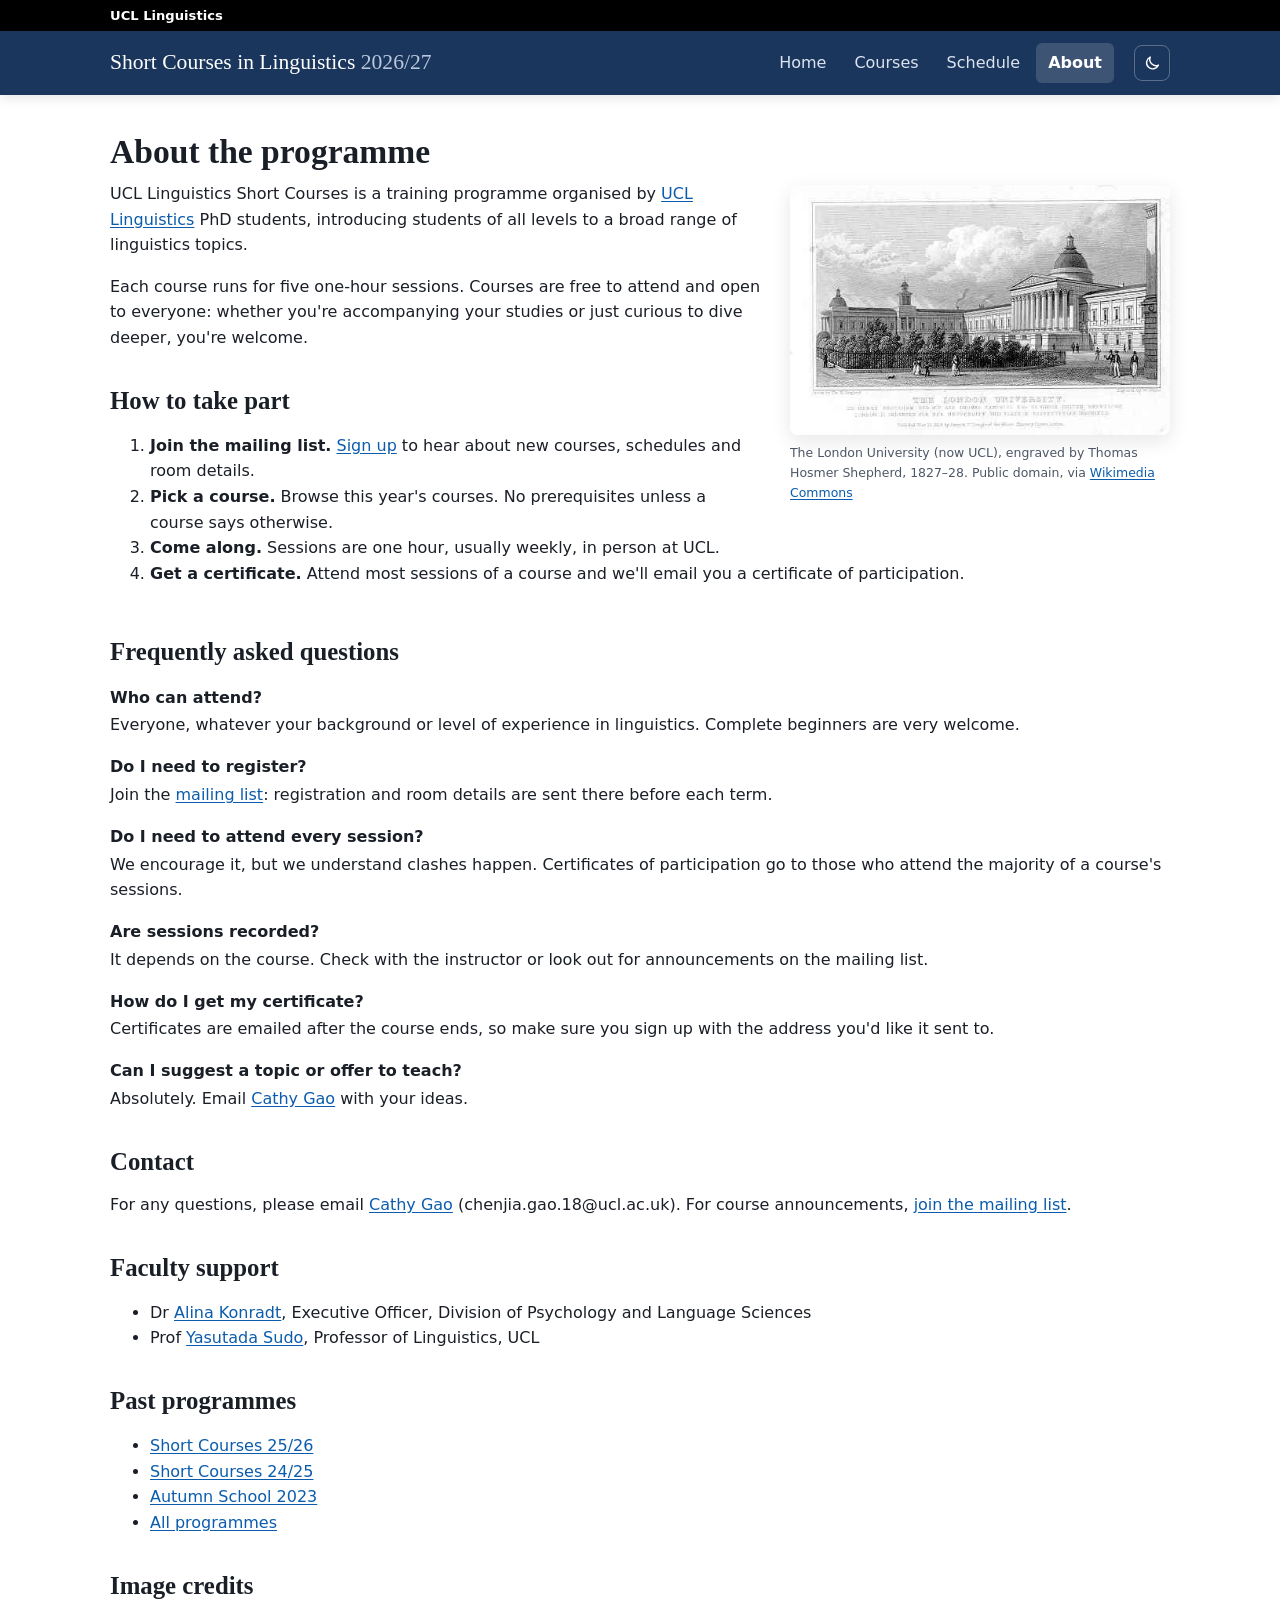
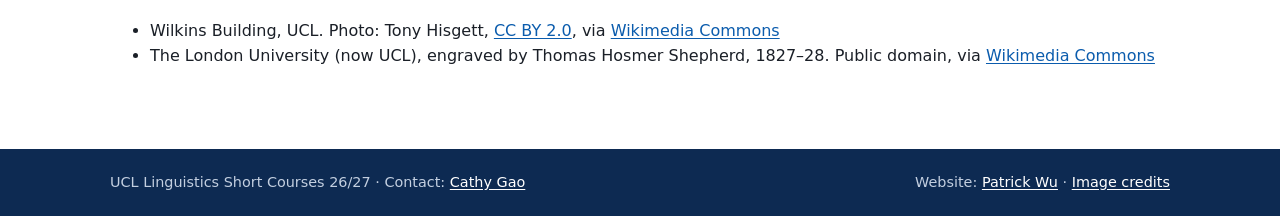
==== about.html @ 97207bc5 "init page" ====
<!DOCTYPE html>
<html lang="en-GB">
<head>
  <meta charset="utf-8">
  <meta name="viewport" content="width=device-width, initial-scale=1">
  <title>About · UCL Linguistics Short Courses</title>
  <meta name="description" content="Free short courses in linguistics, taught by UCL Linguistics PhD students and researchers. Open to everyone.">
  <link rel="icon" href="assets/favicon.svg" type="image/svg+xml">
  <link rel="stylesheet" href="assets/site.css">
</head>
<!-- Content lives in data.js. This file only says which page to show. -->
<body data-page="about">
  <div id="app">
    <noscript><p style="padding:2rem">Please turn on JavaScript to view this site.</p></noscript>
  </div>
  <script src="data.js"></script>
  <script src="assets/site.js"></script>
</body>
</html>
---- assets/site.css ----
/* UCL Linguistics Short Courses — site styles */

:root {
  --bg: #ffffff;
  --bg-soft: #f3f5f9;
  --surface: #ffffff;
  --ink: #1a1f27;
  --ink-2: #4d5765;
  --line: #dde2ea;
  --navy: #0d2a52;
  --link: #0b5cad;
  --link-hover: #083f78;
  --accent-soft: #e6eef9;
  --btn: #0d2a52;
  --notice: #fff6d6;
  --notice-line: #e2c25a;
  --radius: 10px;
  --shadow: 0 1px 2px rgba(16, 24, 40, .05), 0 1px 4px rgba(16, 24, 40, .05);
  --shadow-hover: 0 6px 20px rgba(16, 24, 40, .10);
  --font: "Segoe UI", system-ui, -apple-system, Roboto, "Helvetica Neue", Arial, sans-serif;
  --font-serif: "Palatino Linotype", Palatino, "Book Antiqua", Georgia, serif;
  color-scheme: light;
}

/* Dark theme: set by the toggle, or by the device setting until the toggle is used */
:root[data-theme="dark"] {
  --bg: #10141a;
  --bg-soft: #161c24;
  --surface: #1a212b;
  --ink: #e7eaf0;
  --ink-2: #a6afbd;
  --line: #2a3340;
  --link: #8ab8f0;
  --link-hover: #b5d2f6;
  --accent-soft: #1d3150;
  --btn: #2f62ad;
  --notice: #3a3115;
  --notice-line: #7a6522;
  --shadow: 0 1px 2px rgba(0, 0, 0, .3);
  --shadow-hover: 0 6px 20px rgba(0, 0, 0, .45);
  color-scheme: dark;
}
/* Avoid a white flash before the script has picked the theme */
@media (prefers-color-scheme: dark) { html:not([data-theme]) { background: #10141a; } }

*, *::before, *::after { box-sizing: border-box; }
html { -webkit-text-size-adjust: 100%; scroll-padding-top: 84px; }
@media (prefers-reduced-motion: no-preference) { html { scroll-behavior: smooth; } }
body { margin: 0; background: var(--bg); color: var(--ink); font: 16px/1.6 var(--font); transition: background-color .2s, color .2s; }
img { max-width: 100%; height: auto; display: block; }
a { color: var(--link); text-underline-offset: 2px; transition: color .15s; }
a:hover { color: var(--link-hover); }
:focus-visible { outline: 2px solid var(--link); outline-offset: 2px; border-radius: 4px; }
h1, h2, h3 { font-family: var(--font-serif); font-weight: 700; line-height: 1.25; color: var(--ink); }
h1 { font-size: 2.1rem; margin: 0 0 .5rem; }
h2 { font-size: 1.55rem; margin: 2.2rem 0 .9rem; }
h3 { font-size: 1.2rem; margin: 1.6rem 0 .6rem; }
h4 { font-size: 1rem; margin: 0; }
p { margin: 0 0 1em; }
.wrap { max-width: 1100px; margin: 0 auto; padding: 0 20px; }
.muted { color: var(--ink-2); }
.tba { color: var(--ink-2); font-style: italic; }
.skip { position: absolute; left: -999px; top: 8px; background: var(--bg); padding: 8px 12px; z-index: 30; }
.skip:focus { left: 8px; }
.ic { width: 1.1em; height: 1.1em; fill: none; stroke: currentColor; stroke-width: 1.8; stroke-linecap: round; stroke-linejoin: round; }

/* ---------- buttons ---------- */

.btn {
  display: inline-flex; align-items: center; gap: 8px;
  padding: .62em 1.15em; border-radius: 8px; border: 1.5px solid transparent;
  background: var(--btn); color: #fff; font-weight: 600; text-decoration: none;
  transition: background-color .15s, transform .15s, box-shadow .15s;
}
.btn:hover { color: #fff; transform: translateY(-1px); box-shadow: var(--shadow-hover); }
.btn-light { background: #fff; color: var(--navy); }
.btn-light:hover { background: #eaf1fb; color: var(--navy); }
.btn-outline { background: transparent; color: #fff; border-color: rgba(255, 255, 255, .65); }
.btn-outline:hover { background: rgba(255, 255, 255, .12); }

/* ---------- masthead ---------- */

.topbar { background: #000; font-size: .82rem; }
.topbar .wrap { padding-top: 5px; padding-bottom: 5px; }
.topbar a { color: #fff; text-decoration: none; font-weight: 600; }
.topbar a:hover { color: #fff; text-decoration: underline; }

.masthead {
  position: sticky; top: 0; z-index: 20;
  background: color-mix(in srgb, var(--navy) 94%, transparent);
  backdrop-filter: saturate(1.3) blur(8px);
  box-shadow: 0 2px 12px rgba(0, 0, 0, .12);
}
.masthead .wrap { display: flex; flex-wrap: wrap; align-items: center; gap: 8px 20px; min-height: 64px; }
.site-title { margin-right: auto; color: #fff; text-decoration: none; font-family: var(--font-serif); line-height: 1.2; font-size: 1.35rem; }
.site-title:hover { color: #fff; }
.site-title span { font-weight: 400; color: #b9c8de; }
.masthead nav ul { list-style: none; display: flex; gap: 4px; margin: 0; padding: 0; }
.masthead nav a {
  display: block; padding: 7px 12px; border-radius: 6px;
  color: #dbe4f0; text-decoration: none; transition: background-color .15s, color .15s;
}
.masthead nav a:hover { color: #fff; background: rgba(255, 255, 255, .09); }
.masthead nav a[aria-current="page"] { color: #fff; background: rgba(255, 255, 255, .15); font-weight: 600; }
.theme-toggle {
  display: grid; place-items: center; width: 36px; height: 36px; padding: 0; cursor: pointer;
  border: 1px solid rgba(255, 255, 255, .28); border-radius: 8px; background: transparent; color: #fff; font-size: 1.05rem;
  transition: background-color .15s;
}
.theme-toggle:hover { background: rgba(255, 255, 255, .1); }

.notice { background: var(--notice); border-bottom: 1px solid var(--notice-line); }
.notice .wrap { padding-top: 10px; padding-bottom: 10px; }

/* ---------- hero (home) ---------- */

.hero { position: relative; isolation: isolate; background: var(--navy); color: #fff; overflow: hidden; }
.hero > img { position: absolute; inset: 0; width: 100%; height: 100%; object-fit: cover; object-position: center 30%; z-index: -2; }
.hero::before {
  content: ""; position: absolute; inset: 0; z-index: -1;
  background: linear-gradient(180deg, rgba(8, 22, 45, .05) 0%, rgba(8, 22, 45, .3) 40%, rgba(8, 22, 45, .88) 100%);
}
.hero .wrap { min-height: clamp(320px, 36vw, 440px); display: flex; flex-direction: column; justify-content: flex-end; padding-top: 48px; padding-bottom: 36px; }
.hero .eyebrow { font-size: .8rem; letter-spacing: .12em; text-transform: uppercase; font-weight: 600; color: #c9d7ec; margin: 0 0 6px; }
.hero h1 { color: #fff; font-size: clamp(2rem, 4.4vw, 3rem); margin: 0 0 8px; text-shadow: 0 2px 16px rgba(0, 0, 0, .35); }
.hero-status { font-size: 1.1rem; color: #e3eaf4; max-width: 42em; margin-bottom: 18px; text-shadow: 0 1px 8px rgba(0, 0, 0, .45); }
.hero a:not(.btn) { color: #fff; }
.hero-actions { display: flex; flex-wrap: wrap; gap: 12px; }
.credit { font-size: .75rem; color: var(--ink-2); text-align: right; margin: 0; padding-top: 6px; padding-bottom: 6px; }

/* ---------- layout ---------- */

main { padding-bottom: 64px; }
.page { padding-top: 32px; }
.page-title { padding-top: 36px; }
.with-aside { display: grid; grid-template-columns: minmax(0, 1fr) 300px; gap: 48px; align-items: start; }
.with-aside > :first-child > :first-child { margin-top: 0; }
.lead { font-size: 1.12rem; color: var(--ink-2); }

.box {
  background: var(--surface); border: 1px solid var(--line); border-radius: var(--radius);
  padding: 18px 20px; margin-bottom: 16px; box-shadow: var(--shadow);
}
.box h2 { font-size: 1.12rem; margin: 0 0 8px; }
.box p:last-child, .box ul:last-child { margin-bottom: 0; }
.plain { list-style: none; margin: 0; padding: 0; }
.plain li + li { margin-top: 5px; }
.ticks li { display: flex; gap: 8px; align-items: baseline; }
.ticks li::before { content: "✓"; color: var(--link); font-weight: 700; }

.contents { background: var(--bg-soft); border-radius: var(--radius); padding: 16px 20px; margin: 0 0 8px; }
.contents h2 { font-size: .85rem; margin: 0 0 8px; font-family: var(--font); text-transform: uppercase; letter-spacing: .08em; color: var(--ink-2); }
.contents ul ul { margin: 2px 0 6px; padding-left: 1.2em; }
.contents li > span { font-weight: 600; }

/* ---------- tables ---------- */

.table-wrap { border: 1px solid var(--line); border-radius: var(--radius); overflow: hidden; background: var(--surface); box-shadow: var(--shadow); margin: 0 0 1.4rem; }
table { width: 100%; border-collapse: collapse; font-size: .95rem; }
th, td { text-align: left; vertical-align: top; padding: 11px 14px; border-bottom: 1px solid var(--line); }
tbody tr:last-child td { border-bottom: 0; }
thead th { background: var(--bg-soft); font-size: .76rem; text-transform: uppercase; letter-spacing: .06em; color: var(--ink-2); white-space: nowrap; }
tbody tr { transition: background-color .12s; }
tbody tr:hover { background: var(--bg-soft); }
td.nowrap { white-space: nowrap; }
td small { display: block; color: var(--ink-2); margin-top: 2px; }
tr.is-past td, tr.is-past a { color: var(--ink-2); }
tr.is-next { background: var(--accent-soft); }
tr.is-next:hover { background: var(--accent-soft); }
tr.is-next td { font-weight: 600; }
tr.is-next td:first-child { box-shadow: inset 3px 0 var(--link); }
.label-next {
  display: inline-block; font: 700 .68rem/1.6 var(--font); text-transform: uppercase; letter-spacing: .06em;
  color: #fff; background: var(--link); padding: 0 7px; margin-left: 6px; border-radius: 999px; vertical-align: 1px;
}
:root[data-theme="dark"] .label-next { color: #0e1a2b; }

table.info { max-width: 760px; margin-bottom: 1.2rem; }
table.info th, table.info td { padding: 8px 12px 8px 0; }
table.info tr:hover { background: none; }
table.info th { width: 9.5em; color: var(--ink-2); font-weight: 600; }
table.info tbody tr:last-child th, table.info tbody tr:last-child td { border-bottom: 0; }

.filter-bar { display: flex; align-items: center; gap: 10px; margin: 0 0 8px; }
.filter-bar select {
  font: inherit; padding: 7px 10px; border: 1px solid var(--line); border-radius: 8px;
  background: var(--surface); color: var(--ink); flex: 0 1 auto; min-width: 0; width: 26em; max-width: 100%;
}

/* ---------- courses ---------- */

.course {
  background: var(--surface); border: 1px solid var(--line); border-radius: var(--radius);
  padding: 26px 30px; margin-top: 22px; box-shadow: var(--shadow);
}
.course h2 { margin-top: 0; }
.sessions { list-style: none; margin: 0; padding: 0; }
.sessions > li { display: flex; gap: 14px; padding: 13px 0; border-top: 1px solid var(--line); }
.session-n {
  flex: none; width: 30px; height: 30px; border-radius: 50%; display: grid; place-items: center;
  background: var(--accent-soft); color: var(--link); font-weight: 700; font-size: .9rem; margin-top: 1px;
}
.sessions .is-past .session-n { background: var(--bg-soft); color: var(--ink-2); }
.sessions .when { font-size: .9rem; color: var(--ink-2); margin: 2px 0 0; }
.sessions .is-past h4, .sessions .is-past .when { color: var(--ink-2); }
.sessions .detail { margin-top: 6px; }
.sessions .detail p, .sessions .detail ul { margin: 0 0 6px; }
.sessions ul.readings { padding-left: 1.2em; font-size: .95rem; }
.term-heading {
  font-size: .95rem; text-transform: uppercase; letter-spacing: .1em; font-family: var(--font);
  color: var(--ink-2); border-bottom: 2px solid var(--line); padding-bottom: 8px; margin-top: 44px;
}
.person + .person { margin-top: 14px; }
.person p { margin: 0; }

/* ---------- about ---------- */

figure.figure { float: right; width: min(380px, 45%); margin: 4px 0 16px 28px; }
figure.figure img { border-radius: 8px; box-shadow: var(--shadow-hover); }
figure.figure figcaption { margin-top: 8px; font-size: .78rem; color: var(--ink-2); }
.faq h3 { font-family: var(--font); font-size: 1rem; margin: 1.2rem 0 .3rem; }
.clear { clear: both; }

/* ---------- footer ---------- */

.site-footer { background: var(--navy); color: #c3cfe0; font-size: .9rem; }
.site-footer a { color: #fff; }
.site-footer a:hover { color: #cfe0f7; }
.site-footer .wrap { display: flex; flex-wrap: wrap; justify-content: space-between; gap: 8px 24px; padding-top: 22px; padding-bottom: 22px; }

/* ---------- data.js problems ---------- */

.fatal, .dev-warn { max-width: 860px; margin: 24px auto; padding: 16px 20px; border-radius: 8px; font: 15px/1.5 var(--font); }
.fatal { background: #fde8e8; color: #7a1010; border: 2px solid #e05252; }
.dev-warn { background: #fff4cc; color: #4d3800; border: 1px solid #e6c34d; }
.dev-warn ul { margin: 6px 0 0; padding-left: 1.2em; }

/* ---------- small screens ---------- */

@media (max-width: 900px) {
  .with-aside { grid-template-columns: 1fr; gap: 8px; }
  figure.figure { float: none; width: 100%; margin: 0 0 16px; }
}

@media (max-width: 640px) {
  html { scroll-padding-top: 120px; }
  h1 { font-size: 1.7rem; }
  .masthead .wrap { padding-top: 10px; padding-bottom: 4px; }
  .site-title { font-size: 1.05rem; flex: 1; min-width: 0; }
  .hero::before { background: linear-gradient(180deg, rgba(8, 22, 45, .3) 0%, rgba(8, 22, 45, .65) 45%, rgba(8, 22, 45, .92) 100%); }
  .masthead nav { order: 3; width: 100%; overflow-x: auto; }
  .masthead nav ul { margin-left: -12px; }
  .course { padding: 20px 18px; }
  /* Stack data tables into labelled rows */
  table.stack thead { position: absolute; width: 1px; height: 1px; overflow: hidden; clip: rect(0 0 0 0); }
  table.stack tr { display: block; padding: 10px 14px; border-bottom: 1px solid var(--line); }
  table.stack tbody tr:last-child { border-bottom: 0; }
  table.stack td { display: flex; gap: 10px; border: 0; padding: 2px 0; }
  table.stack td::before { content: attr(data-label); flex: 0 0 5.2em; color: var(--ink-2); font-size: .78rem; text-transform: uppercase; letter-spacing: .04em; padding-top: 2px; }
  table.stack td.nowrap { white-space: normal; }
  table.stack tr.is-next { box-shadow: inset 3px 0 var(--link); }
  table.stack tr.is-next td:first-child { box-shadow: none; }
}

@media (prefers-reduced-motion: reduce) {
  *, *::before, *::after { transition: none !important; }
}
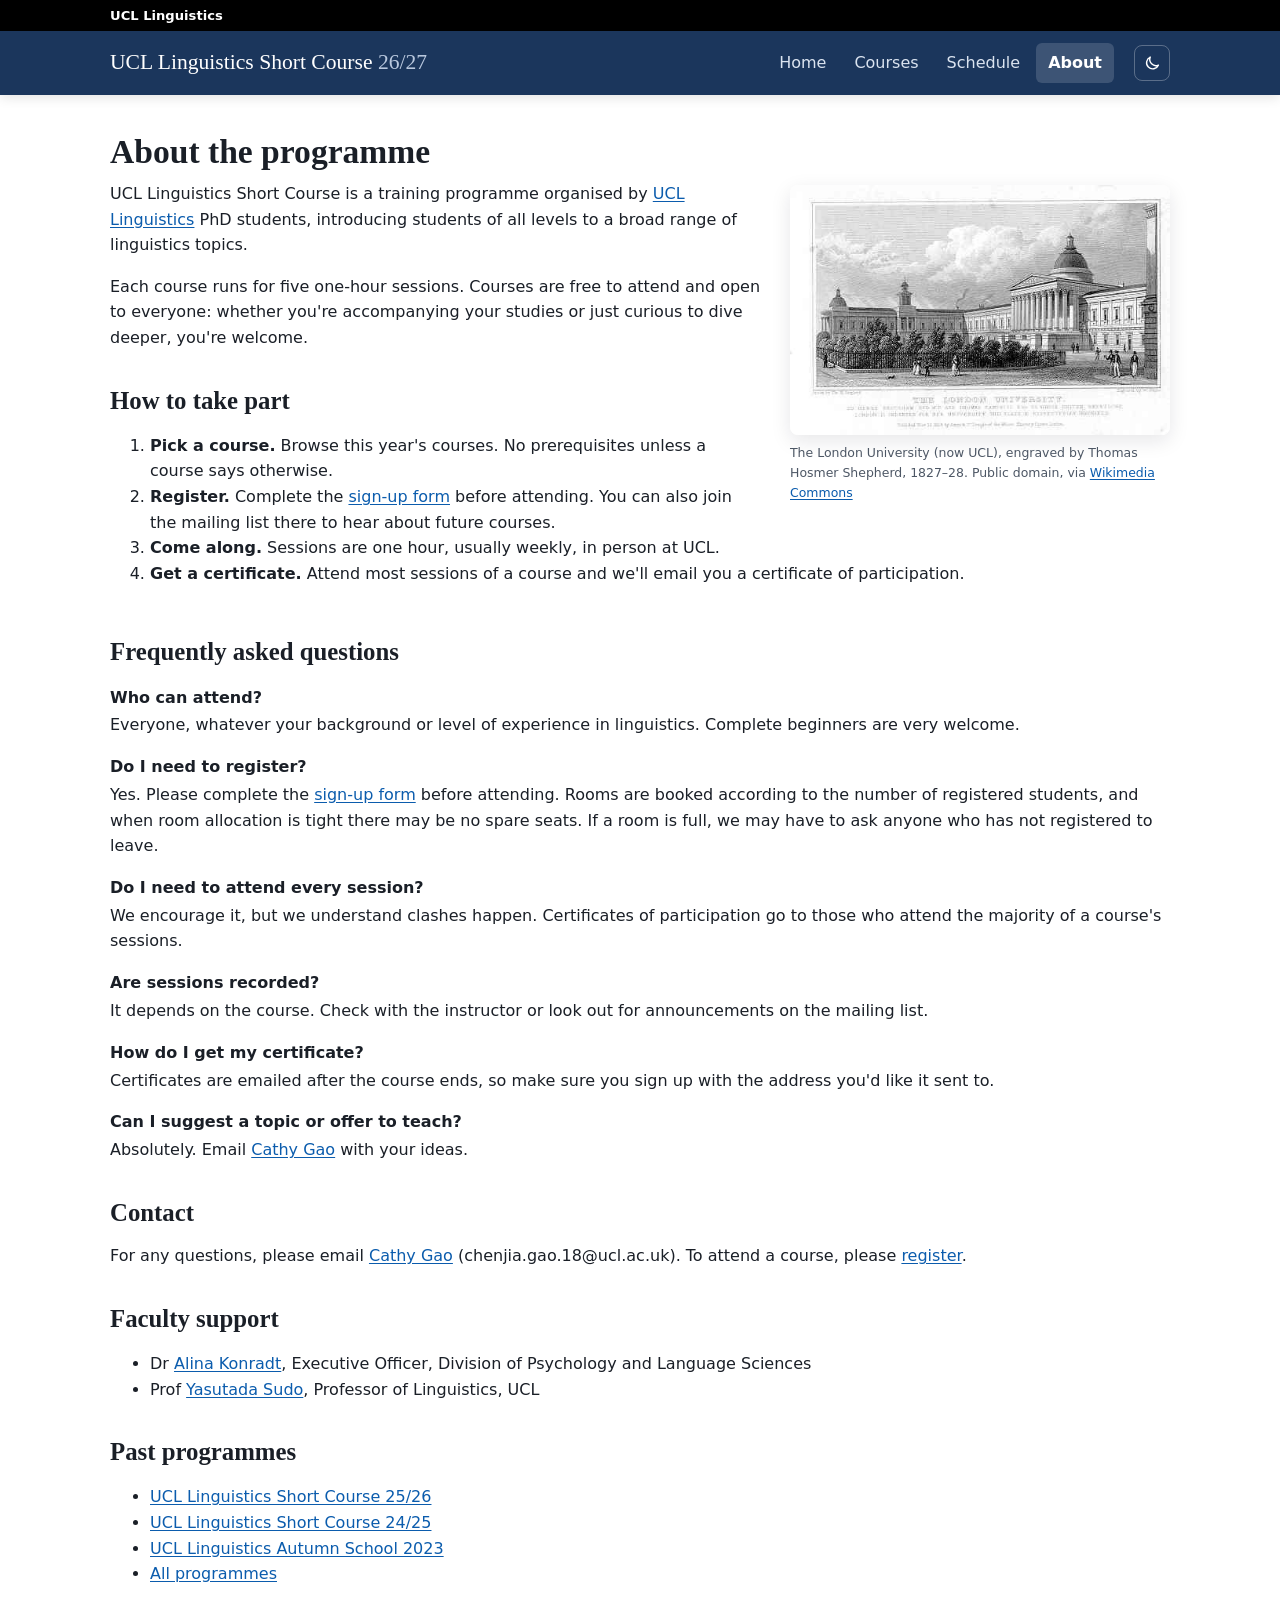
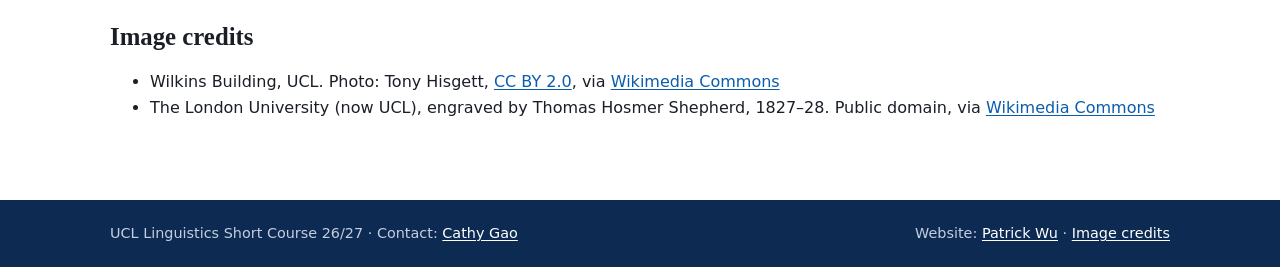
==== commit 7c75f7f3: "refactor" ====
--- a/about.html
+++ b/about.html
@@ -3,8 +3,8 @@
 <head>
   <meta charset="utf-8">
   <meta name="viewport" content="width=device-width, initial-scale=1">
-  <title>About · UCL Linguistics Short Courses</title>
-  <meta name="description" content="Free short courses in linguistics, taught by UCL Linguistics PhD students and researchers. Open to everyone.">
+  <title>About · UCL Linguistics Short Course</title>
+  <meta name="description" content="UCL Linguistics Short Course: free courses organised by UCL Linguistics PhD students. Open to everyone.">
   <link rel="icon" href="assets/favicon.svg" type="image/svg+xml">
   <link rel="stylesheet" href="assets/site.css">
 </head>
--- a/assets/site.css
+++ b/assets/site.css
@@ -51,6 +51,8 @@
 a { color: var(--link); text-underline-offset: 2px; transition: color .15s; }
 a:hover { color: var(--link-hover); }
 :focus-visible { outline: 2px solid var(--link); outline-offset: 2px; border-radius: 4px; }
+.topbar :focus-visible, .masthead :focus-visible, .hero :focus-visible, .site-footer :focus-visible { outline-color: #fff; }
+[hidden] { display: none !important; }
 h1, h2, h3 { font-family: var(--font-serif); font-weight: 700; line-height: 1.25; color: var(--ink); }
 h1 { font-size: 2.1rem; margin: 0 0 .5rem; }
 h2 { font-size: 1.55rem; margin: 2.2rem 0 .9rem; }
@@ -125,6 +127,7 @@
 .hero h1 { color: #fff; font-size: clamp(2rem, 4.4vw, 3rem); margin: 0 0 8px; text-shadow: 0 2px 16px rgba(0, 0, 0, .35); }
 .hero-status { font-size: 1.1rem; color: #e3eaf4; max-width: 42em; margin-bottom: 18px; text-shadow: 0 1px 8px rgba(0, 0, 0, .45); }
 .hero a:not(.btn) { color: #fff; }
+.no-break { white-space: nowrap; }
 .hero-actions { display: flex; flex-wrap: wrap; gap: 12px; }
 .credit { font-size: .75rem; color: var(--ink-2); text-align: right; margin: 0; padding-top: 6px; padding-bottom: 6px; }
 
@@ -168,18 +171,13 @@
 tr.is-next { background: var(--accent-soft); }
 tr.is-next:hover { background: var(--accent-soft); }
 tr.is-next td { font-weight: 600; }
+tr.is-next td small { font-weight: 400; }
 tr.is-next td:first-child { box-shadow: inset 3px 0 var(--link); }
 .label-next {
   display: inline-block; font: 700 .68rem/1.6 var(--font); text-transform: uppercase; letter-spacing: .06em;
-  color: #fff; background: var(--link); padding: 0 7px; margin-left: 6px; border-radius: 999px; vertical-align: 1px;
+  color: #fff; background: var(--link); padding: 0 7px; margin-left: 6px; border-radius: 999px; vertical-align: 1px; align-self: center;
 }
 :root[data-theme="dark"] .label-next { color: #0e1a2b; }
-
-table.info { max-width: 760px; margin-bottom: 1.2rem; }
-table.info th, table.info td { padding: 8px 12px 8px 0; }
-table.info tr:hover { background: none; }
-table.info th { width: 9.5em; color: var(--ink-2); font-weight: 600; }
-table.info tbody tr:last-child th, table.info tbody tr:last-child td { border-bottom: 0; }
 
 .filter-bar { display: flex; align-items: center; gap: 10px; margin: 0 0 8px; }
 .filter-bar select {
@@ -193,7 +191,29 @@
   background: var(--surface); border: 1px solid var(--line); border-radius: var(--radius);
   padding: 26px 30px; margin-top: 22px; box-shadow: var(--shadow);
 }
-.course h2 { margin-top: 0; }
+.course h2 { margin: 0 0 6px; }
+.course > p { max-width: 46rem; }
+.course-area { font-size: .76rem; font-weight: 700; letter-spacing: .08em; text-transform: uppercase; color: var(--link); margin: 0 0 4px; }
+.byline { color: var(--ink-2); margin-bottom: 16px; overflow-wrap: anywhere; }
+.byline p { margin: 0; }
+.byline strong { color: var(--ink); }
+.facts {
+  display: grid; grid-template-columns: repeat(2, minmax(0, 1fr)); gap: 12px 24px;
+  background: var(--bg-soft); border-radius: 8px; padding: 14px 18px; margin: 0 0 1.2rem;
+}
+.facts dt { font-size: .74rem; font-weight: 700; letter-spacing: .06em; text-transform: uppercase; color: var(--ink-2); }
+.facts dd { margin: 1px 0 0; }
+.facts small { display: block; color: var(--ink-2); font-size: .82rem; margin-top: 2px; }
+.fact-wide { grid-column: 1 / -1; }
+
+/* Expandable sections */
+.fold > summary { display: flex; align-items: center; gap: 8px; width: fit-content; cursor: pointer; list-style: none; }
+.fold > summary::-webkit-details-marker { display: none; }
+.fold > summary::before { content: "▸"; display: inline-block; font-size: 1.4em; line-height: 1; color: var(--link); transition: transform .15s; }
+.fold[open] > summary::before { transform: rotate(90deg); }
+.session-more { margin-top: 5px; }
+.session-more > summary { color: var(--link); font-size: .9rem; font-weight: 600; }
+
 .sessions { list-style: none; margin: 0; padding: 0; }
 .sessions > li { display: flex; gap: 14px; padding: 13px 0; border-top: 1px solid var(--line); }
 .session-n {
@@ -201,17 +221,25 @@
   background: var(--accent-soft); color: var(--link); font-weight: 700; font-size: .9rem; margin-top: 1px;
 }
 .sessions .is-past .session-n { background: var(--bg-soft); color: var(--ink-2); }
+.session-body { min-width: 0; }
 .sessions .when { font-size: .9rem; color: var(--ink-2); margin: 2px 0 0; }
+.sessions .when strong { color: var(--ink); font-weight: 600; }
+.session-note { font-size: .95rem; margin: 5px 0 0; }
 .sessions .is-past h4, .sessions .is-past .when { color: var(--ink-2); }
+.session-readings ul.readings { margin: 2px 0 0; }
 .sessions .detail { margin-top: 6px; }
 .sessions .detail p, .sessions .detail ul { margin: 0 0 6px; }
-.sessions ul.readings { padding-left: 1.2em; font-size: .95rem; }
+ul.readings { padding-left: 1.2em; font-size: .95rem; overflow-wrap: anywhere; }
+ul.readings li + li { margin-top: 6px; }
+.reading-list h4 { margin: 14px 0 6px; }
+.reading-list ul.readings { margin: 0; }
 .term-heading {
   font-size: .95rem; text-transform: uppercase; letter-spacing: .1em; font-family: var(--font);
   color: var(--ink-2); border-bottom: 2px solid var(--line); padding-bottom: 8px; margin-top: 44px;
 }
 .person + .person { margin-top: 14px; }
-.person p { margin: 0; }
+.person h4 { margin-bottom: 4px; }
+.person p:last-child { margin-bottom: 0; }
 
 /* ---------- about ---------- */
 
@@ -242,15 +270,23 @@
   figure.figure { float: none; width: 100%; margin: 0 0 16px; }
 }
 
+/* Title and theme switch on one row, navigation on the next */
+@media (max-width: 800px) {
+  html { scroll-padding-top: 120px; }
+  .masthead .wrap { padding-top: 10px; padding-bottom: 4px; }
+  .site-title { flex: 1; min-width: 0; }
+  /* The negative margins line the link text up with the title without cutting off the highlighted tab */
+  .masthead nav { order: 3; width: calc(100% + 24px); margin: 0 -12px; overflow-x: auto; }
+  .masthead nav a:focus-visible { outline-offset: -2px; }
+}
+
 @media (max-width: 640px) {
-  html { scroll-padding-top: 120px; }
   h1 { font-size: 1.7rem; }
-  .masthead .wrap { padding-top: 10px; padding-bottom: 4px; }
-  .site-title { font-size: 1.05rem; flex: 1; min-width: 0; }
+  .site-title { font-size: 1.05rem; }
+  .hero-status { font-size: 1rem; }
   .hero::before { background: linear-gradient(180deg, rgba(8, 22, 45, .3) 0%, rgba(8, 22, 45, .65) 45%, rgba(8, 22, 45, .92) 100%); }
-  .masthead nav { order: 3; width: 100%; overflow-x: auto; }
-  .masthead nav ul { margin-left: -12px; }
   .course { padding: 20px 18px; }
+  .facts { grid-template-columns: minmax(0, 1fr); }
   /* Stack data tables into labelled rows */
   table.stack thead { position: absolute; width: 1px; height: 1px; overflow: hidden; clip: rect(0 0 0 0); }
   table.stack tr { display: block; padding: 10px 14px; border-bottom: 1px solid var(--line); }
